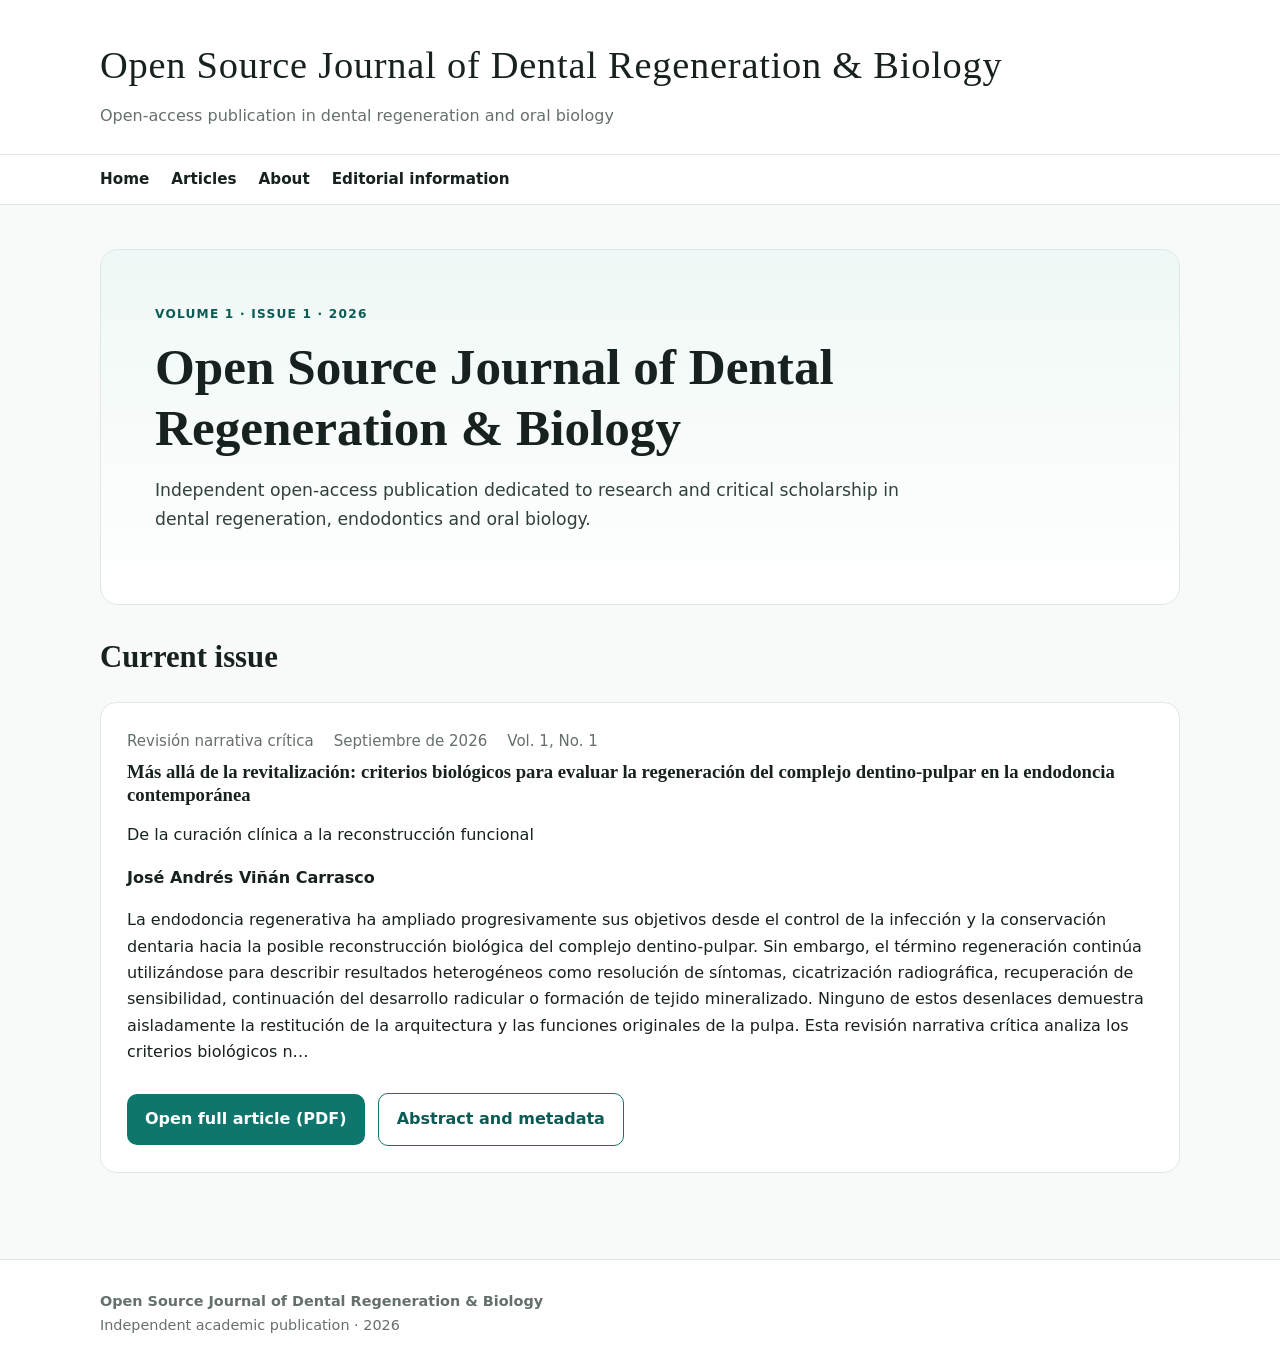
==== index.html @ 165d7153 "Initial publication structure for Open Source Journal of Dental Regeneration & Biology" ====
<!doctype html>
<html lang="en">
<head>
  <meta charset="utf-8">
  <meta name="viewport" content="width=device-width, initial-scale=1">
  <title>Open Source Journal of Dental Regeneration & Biology</title>
  <meta name="description" content="Open Source Journal of Dental Regeneration & Biology. Independent open-access publication focused on dental regeneration, endodontics and oral biology.">
  <meta name="robots" content="index, follow">
  <meta name="googlebot" content="index, follow">
  <link rel="canonical" href="__SITE_URL__/">
  <link rel="icon" href="/favicon.svg" type="image/svg+xml">
  <link rel="stylesheet" href="/assets/css/styles.css">
  <meta property="og:type" content="website">
  <meta property="og:title" content="Open Source Journal of Dental Regeneration & Biology">
  <meta property="og:url" content="__SITE_URL__/">
  <meta property="og:description" content="Independent open-access publication focused on dental regeneration, endodontics and oral biology.">
</head>
<body>

<a class="skip-link" href="#main">Skip to content</a>
<header class="site-header">
  <div class="wrap masthead">
    <p class="journal-name">Open Source Journal of Dental Regeneration & Biology</p>
    <p class="tagline">Open-access publication in dental regeneration and oral biology</p>
  </div>
  <nav aria-label="Primary navigation">
    <div class="wrap">
      <a href="/">Home</a>
      <a href="/articles.html">Articles</a>
      <a href="/about.html">About</a>
      <a href="/editorial.html">Editorial information</a>
    </div>
  </nav>
</header>

<main id="main">
  <div class="wrap">
    <section class="hero">
      <p class="kicker">Volume 1 · Issue 1 · 2026</p>
      <h1>Open Source Journal of Dental Regeneration & Biology</h1>
      <p class="lead">Independent open-access publication dedicated to research and critical scholarship in dental regeneration, endodontics and oral biology.</p>
    </section>
    <section aria-labelledby="current-issue">
      <h2 id="current-issue">Current issue</h2>
      <article class="card">
        <div class="meta">
          <span>Revisión narrativa crítica</span>
          <span>Septiembre de 2026</span>
          <span>Vol. 1, No. 1</span>
        </div>
        <h3 class="article-title"><a href="/articles/2026/001/mas-alla-de-la-revitalizacion.pdf" type="application/pdf">Más allá de la revitalización: criterios biológicos para evaluar la regeneración del complejo dentino-pulpar en la endodoncia contemporánea</a></h3>
        <p>De la curación clínica a la reconstrucción funcional</p>
        <p class="author">José Andrés Viñán Carrasco</p>
        <p>La endodoncia regenerativa ha ampliado progresivamente sus objetivos desde el control de la infección y la conservación dentaria hacia la posible reconstrucción biológica del complejo dentino-pulpar. Sin embargo, el término regeneración continúa utilizándose para describir resultados heterogéneos como resolución de síntomas, cicatrización radiográfica, recuperación de sensibilidad, continuación del desarrollo radicular o formación de tejido mineralizado. Ninguno de estos desenlaces demuestra aisladamente la restitución de la arquitectura y las funciones originales de la pulpa. Esta revisión narrativa crítica analiza los criterios biológicos n…</p>
        <a class="button" href="/articles/2026/001/mas-alla-de-la-revitalizacion.pdf" type="application/pdf">Open full article (PDF)</a>
        <a class="button secondary" href="/articles/2026/001/">Abstract and metadata</a>
      </article>
    </section>
  </div>
</main>

<footer>
  <div class="wrap">
    <strong>Open Source Journal of Dental Regeneration & Biology</strong><br>
    Independent academic publication · 2026
  </div>
</footer>

</body>
</html>
---- assets/css/styles.css ----
:root {
  --bg: #f7faf9;
  --paper: #ffffff;
  --ink: #17211f;
  --muted: #65706d;
  --line: #dfe8e5;
  --accent: #0f766e;
  --accent-dark: #0b5b55;
  --soft: #e8f5f2;
  --max: 1080px;
}
* { box-sizing: border-box; }
html { scroll-behavior: smooth; }
body {
  margin: 0;
  font-family: Inter, ui-sans-serif, system-ui, -apple-system, BlinkMacSystemFont, "Segoe UI", sans-serif;
  background: var(--bg);
  color: var(--ink);
  line-height: 1.65;
}
a { color: var(--accent-dark); }
.site-header {
  background: var(--paper);
  border-bottom: 1px solid var(--line);
}
.wrap { width: min(var(--max), calc(100% - 40px)); margin: 0 auto; }
.masthead { padding: 34px 0 24px; }
.journal-name {
  margin: 0;
  font-family: Georgia, "Times New Roman", serif;
  font-size: clamp(1.65rem, 3vw, 2.5rem);
  letter-spacing: .02em;
}
.tagline { margin: 6px 0 0; color: var(--muted); }
nav {
  border-top: 1px solid var(--line);
}
nav .wrap {
  display: flex;
  flex-wrap: wrap;
  gap: 22px;
  padding: 12px 0;
}
nav a { text-decoration: none; font-weight: 600; font-size: .95rem; color: var(--ink); }
main { padding: 44px 0 64px; }
.hero {
  background: linear-gradient(180deg, #eff8f6 0%, #ffffff 100%);
  border: 1px solid var(--line);
  border-radius: 18px;
  padding: clamp(28px, 5vw, 54px);
  margin-bottom: 34px;
}
.kicker {
  margin: 0 0 12px;
  color: var(--accent-dark);
  text-transform: uppercase;
  letter-spacing: .1em;
  font-size: .76rem;
  font-weight: 800;
}
h1, h2, h3 { font-family: Georgia, "Times New Roman", serif; line-height: 1.2; }
h1 { font-size: clamp(2rem, 4vw, 3.35rem); margin: 0 0 16px; }
h2 { font-size: clamp(1.45rem, 2.4vw, 2rem); margin-top: 0; }
.lead { font-size: 1.08rem; color: #31403d; max-width: 790px; }
.button {
  display: inline-block;
  background: var(--accent);
  color: white;
  text-decoration: none;
  font-weight: 700;
  padding: 12px 18px;
  border-radius: 10px;
  margin-top: 12px;
}
.button:hover { background: var(--accent-dark); }
.button.secondary {
  background: transparent;
  color: var(--accent-dark);
  border: 1px solid var(--accent);
  margin-left: 8px;
}
.card {
  background: var(--paper);
  border: 1px solid var(--line);
  border-radius: 16px;
  padding: 26px;
  margin-bottom: 22px;
}
.meta {
  display: flex;
  flex-wrap: wrap;
  gap: 10px 20px;
  color: var(--muted);
  font-size: .94rem;
}
.article-title { margin: 8px 0 12px; }
.article-title a { color: var(--ink); text-decoration: none; }
.article-title a:hover { color: var(--accent-dark); }
.author { font-weight: 700; }
.abstract { text-align: justify; }
.keywords {
  background: var(--soft);
  border-left: 4px solid var(--accent);
  padding: 14px 16px;
  margin: 20px 0;
}
.notice {
  font-size: .92rem;
  color: var(--muted);
  border-top: 1px solid var(--line);
  margin-top: 28px;
  padding-top: 18px;
}
footer {
  border-top: 1px solid var(--line);
  background: var(--paper);
  color: var(--muted);
  padding: 30px 0;
  font-size: .9rem;
}
dl.meta-list {
  display: grid;
  grid-template-columns: 180px 1fr;
  gap: 10px 18px;
}
dt { font-weight: 700; }
dd { margin: 0; }
@media (max-width: 650px) {
  .wrap { width: min(100% - 24px, var(--max)); }
  dl.meta-list { grid-template-columns: 1fr; gap: 2px; }
  dd { margin-bottom: 12px; }
  .button.secondary { margin-left: 0; display: inline-block; }
}

a:focus-visible, .button:focus-visible {
  outline: 3px solid #99d5cd;
  outline-offset: 3px;
}
.skip-link {
  position: absolute;
  left: -9999px;
  top: 0;
}
.skip-link:focus {
  left: 12px;
  top: 12px;
  z-index: 999;
  background: #fff;
  padding: 10px 14px;
  border: 2px solid var(--accent);
}
@media print {
  nav, .button, footer { display: none !important; }
  body { background: #fff; }
  .card, .hero { border: 0; box-shadow: none; padding-left: 0; padding-right: 0; }
}
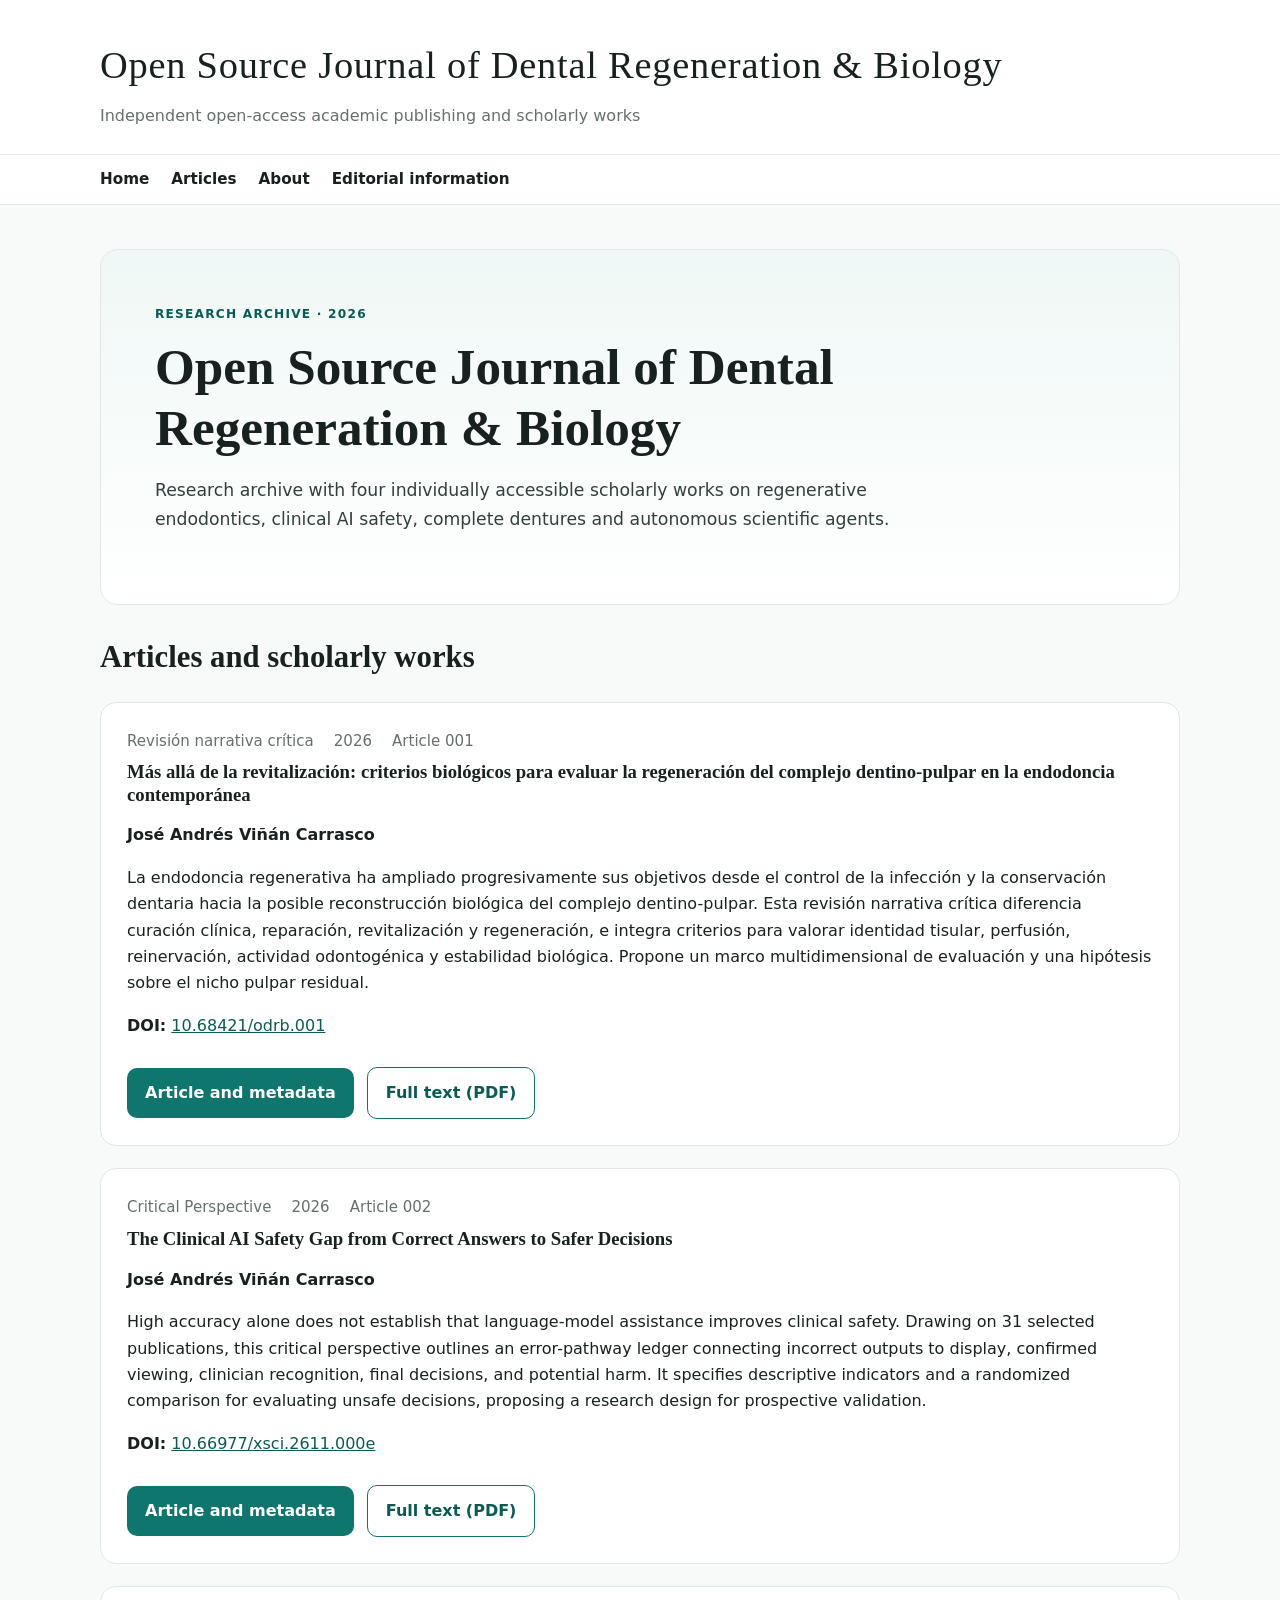
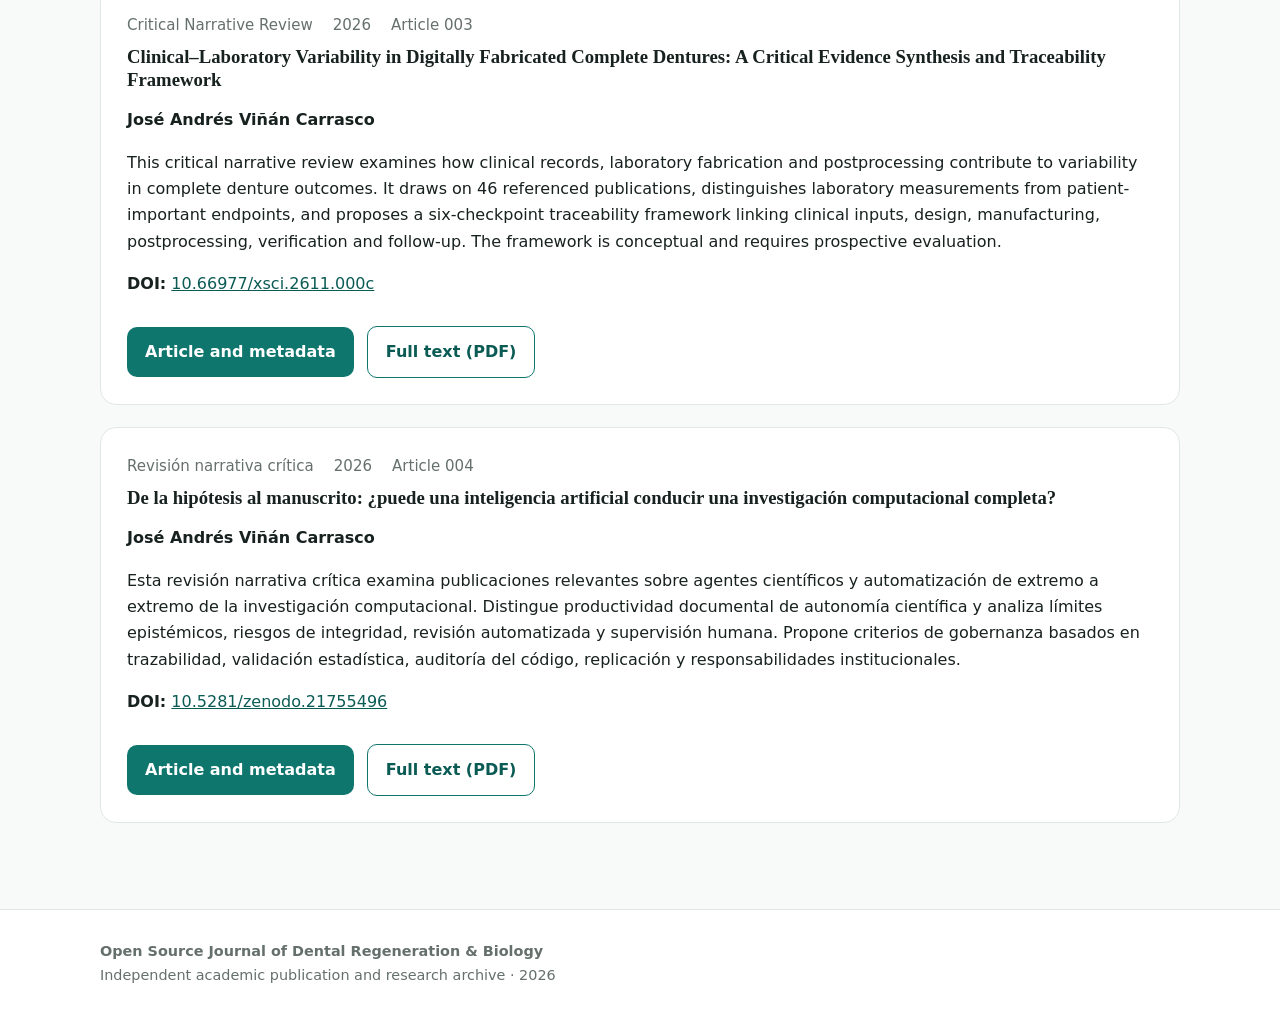
==== commit bdaa4435: "Add four scientific articles with DOI metadata and SEO configuration" ====
--- a/index.html
+++ b/index.html
@@ -1,70 +1,43 @@
-<!doctype html>
-<html lang="en">
-<head>
-  <meta charset="utf-8">
-  <meta name="viewport" content="width=device-width, initial-scale=1">
-  <title>Open Source Journal of Dental Regeneration & Biology</title>
-  <meta name="description" content="Open Source Journal of Dental Regeneration & Biology. Independent open-access publication focused on dental regeneration, endodontics and oral biology.">
-  <meta name="robots" content="index, follow">
-  <meta name="googlebot" content="index, follow">
-  <link rel="canonical" href="__SITE_URL__/">
-  <link rel="icon" href="/favicon.svg" type="image/svg+xml">
-  <link rel="stylesheet" href="/assets/css/styles.css">
-  <meta property="og:type" content="website">
-  <meta property="og:title" content="Open Source Journal of Dental Regeneration & Biology">
-  <meta property="og:url" content="__SITE_URL__/">
-  <meta property="og:description" content="Independent open-access publication focused on dental regeneration, endodontics and oral biology.">
-</head>
-<body>
-
-<a class="skip-link" href="#main">Skip to content</a>
-<header class="site-header">
-  <div class="wrap masthead">
-    <p class="journal-name">Open Source Journal of Dental Regeneration & Biology</p>
-    <p class="tagline">Open-access publication in dental regeneration and oral biology</p>
-  </div>
-  <nav aria-label="Primary navigation">
-    <div class="wrap">
-      <a href="/">Home</a>
-      <a href="/articles.html">Articles</a>
-      <a href="/about.html">About</a>
-      <a href="/editorial.html">Editorial information</a>
-    </div>
-  </nav>
-</header>
-
-<main id="main">
-  <div class="wrap">
-    <section class="hero">
-      <p class="kicker">Volume 1 · Issue 1 · 2026</p>
-      <h1>Open Source Journal of Dental Regeneration & Biology</h1>
-      <p class="lead">Independent open-access publication dedicated to research and critical scholarship in dental regeneration, endodontics and oral biology.</p>
-    </section>
-    <section aria-labelledby="current-issue">
-      <h2 id="current-issue">Current issue</h2>
-      <article class="card">
-        <div class="meta">
-          <span>Revisión narrativa crítica</span>
-          <span>Septiembre de 2026</span>
-          <span>Vol. 1, No. 1</span>
-        </div>
-        <h3 class="article-title"><a href="/articles/2026/001/mas-alla-de-la-revitalizacion.pdf" type="application/pdf">Más allá de la revitalización: criterios biológicos para evaluar la regeneración del complejo dentino-pulpar en la endodoncia contemporánea</a></h3>
-        <p>De la curación clínica a la reconstrucción funcional</p>
-        <p class="author">José Andrés Viñán Carrasco</p>
-        <p>La endodoncia regenerativa ha ampliado progresivamente sus objetivos desde el control de la infección y la conservación dentaria hacia la posible reconstrucción biológica del complejo dentino-pulpar. Sin embargo, el término regeneración continúa utilizándose para describir resultados heterogéneos como resolución de síntomas, cicatrización radiográfica, recuperación de sensibilidad, continuación del desarrollo radicular o formación de tejido mineralizado. Ninguno de estos desenlaces demuestra aisladamente la restitución de la arquitectura y las funciones originales de la pulpa. Esta revisión narrativa crítica analiza los criterios biológicos n…</p>
-        <a class="button" href="/articles/2026/001/mas-alla-de-la-revitalizacion.pdf" type="application/pdf">Open full article (PDF)</a>
-        <a class="button secondary" href="/articles/2026/001/">Abstract and metadata</a>
-      </article>
-    </section>
-  </div>
-</main>
-
-<footer>
-  <div class="wrap">
-    <strong>Open Source Journal of Dental Regeneration & Biology</strong><br>
-    Independent academic publication · 2026
-  </div>
-</footer>
-
-</body>
-</html>
+<!doctype html><html lang="en"><head><meta charset="utf-8"><meta name="viewport" content="width=device-width, initial-scale=1">
+<title>Open Source Journal of Dental Regeneration &amp; Biology</title><meta name="description" content="Research archive with four individually accessible scholarly works on regenerative endodontics, clinical AI safety, complete dentures and autonomous scientific agents.">
+<meta name="robots" content="index, follow"><meta name="googlebot" content="index, follow">
+<link rel="canonical" href="https://open-source-journal-dental-regenera.vercel.app/"><link rel="icon" href="/favicon.svg" type="image/svg+xml"><link rel="stylesheet" href="/assets/css/styles.css">
+<meta property="og:type" content="website"><meta property="og:title" content="Open Source Journal of Dental Regeneration & Biology"><meta property="og:url" content="https://open-source-journal-dental-regenera.vercel.app/">
+</head><body><a class="skip-link" href="#main">Skip to content</a>
+<header class="site-header"><div class="wrap masthead"><p class="journal-name">Open Source Journal of Dental Regeneration & Biology</p>
+<p class="tagline">Independent open-access academic publishing and scholarly works</p></div>
+<nav aria-label="Primary navigation"><div class="wrap"><a href="https://open-source-journal-dental-regenera.vercel.app/">Home</a><a href="https://open-source-journal-dental-regenera.vercel.app/articles.html">Articles</a><a href="https://open-source-journal-dental-regenera.vercel.app/about.html">About</a><a href="https://open-source-journal-dental-regenera.vercel.app/editorial.html">Editorial information</a></div></nav></header><main id="main"><div class="wrap">
+<section class="hero"><p class="kicker">Research archive · 2026</p><h1>Open Source Journal of Dental Regeneration & Biology</h1><p class="lead">Research archive with four individually accessible scholarly works on regenerative endodontics, clinical AI safety, complete dentures and autonomous scientific agents.</p></section>
+<section aria-labelledby="current"><h2 id="current">Articles and scholarly works</h2><article class="card">
+  <div class="meta"><span>Revisión narrativa crítica</span><span>2026</span><span>Article 001</span></div>
+  <h3 class="article-title"><a href="https://open-source-journal-of-dental-regeneration-biology.carpulenet.com/">Más allá de la revitalización: criterios biológicos para evaluar la regeneración del complejo dentino-pulpar en la endodoncia contemporánea</a></h3>
+  <p class="author">José Andrés Viñán Carrasco</p>
+  <p>La endodoncia regenerativa ha ampliado progresivamente sus objetivos desde el control de la infección y la conservación dentaria hacia la posible reconstrucción biológica del complejo dentino-pulpar. Esta revisión narrativa crítica diferencia curación clínica, reparación, revitalización y regeneración, e integra criterios para valorar identidad tisular, perfusión, reinervación, actividad odontogénica y estabilidad biológica. Propone un marco multidimensional de evaluación y una hipótesis sobre el nicho pulpar residual.</p>
+  <p><strong>DOI:</strong> <a href="https://doi.org/10.68421/odrb.001">10.68421/odrb.001</a></p>
+  <a class="button" href="https://open-source-journal-of-dental-regeneration-biology.carpulenet.com/">Article and metadata</a>
+  <a class="button secondary" href="https://open-source-journal-of-dental-regeneration-biology.carpulenet.com/article.pdf" type="application/pdf">Full text (PDF)</a>
+</article><article class="card">
+  <div class="meta"><span>Critical Perspective</span><span>2026</span><span>Article 002</span></div>
+  <h3 class="article-title"><a href="https://clinical-ai-safety-gap-from-correct-answers-to-safer-decisions.carpulenet.com/">The Clinical AI Safety Gap from Correct Answers to Safer Decisions</a></h3>
+  <p class="author">José Andrés Viñán Carrasco</p>
+  <p>High accuracy alone does not establish that language-model assistance improves clinical safety. Drawing on 31 selected publications, this critical perspective outlines an error-pathway ledger connecting incorrect outputs to display, confirmed viewing, clinician recognition, final decisions, and potential harm. It specifies descriptive indicators and a randomized comparison for evaluating unsafe decisions, proposing a research design for prospective validation.</p>
+  <p><strong>DOI:</strong> <a href="https://doi.org/10.66977/xsci.2611.000e">10.66977/xsci.2611.000e</a></p>
+  <a class="button" href="https://clinical-ai-safety-gap-from-correct-answers-to-safer-decisions.carpulenet.com/">Article and metadata</a>
+  <a class="button secondary" href="https://clinical-ai-safety-gap-from-correct-answers-to-safer-decisions.carpulenet.com/article.pdf" type="application/pdf">Full text (PDF)</a>
+</article><article class="card">
+  <div class="meta"><span>Critical Narrative Review</span><span>2026</span><span>Article 003</span></div>
+  <h3 class="article-title"><a href="https://clinical-laboratory-variability-in-digital-complete-dentures.carpulenet.com/">Clinical–Laboratory Variability in Digitally Fabricated Complete Dentures: A Critical Evidence Synthesis and Traceability Framework</a></h3>
+  <p class="author">José Andrés Viñán Carrasco</p>
+  <p>This critical narrative review examines how clinical records, laboratory fabrication and postprocessing contribute to variability in complete denture outcomes. It draws on 46 referenced publications, distinguishes laboratory measurements from patient-important endpoints, and proposes a six-checkpoint traceability framework linking clinical inputs, design, manufacturing, postprocessing, verification and follow-up. The framework is conceptual and requires prospective evaluation.</p>
+  <p><strong>DOI:</strong> <a href="https://doi.org/10.66977/xsci.2611.000c">10.66977/xsci.2611.000c</a></p>
+  <a class="button" href="https://clinical-laboratory-variability-in-digital-complete-dentures.carpulenet.com/">Article and metadata</a>
+  <a class="button secondary" href="https://clinical-laboratory-variability-in-digital-complete-dentures.carpulenet.com/article.pdf" type="application/pdf">Full text (PDF)</a>
+</article><article class="card">
+  <div class="meta"><span>Revisión narrativa crítica</span><span>2026</span><span>Article 004</span></div>
+  <h3 class="article-title"><a href="https://de-la-hipotesis-al-manuscrito-agentes-cientificos.carpulenet.com/">De la hipótesis al manuscrito: ¿puede una inteligencia artificial conducir una investigación computacional completa?</a></h3>
+  <p class="author">José Andrés Viñán Carrasco</p>
+  <p>Esta revisión narrativa crítica examina publicaciones relevantes sobre agentes científicos y automatización de extremo a extremo de la investigación computacional. Distingue productividad documental de autonomía científica y analiza límites epistémicos, riesgos de integridad, revisión automatizada y supervisión humana. Propone criterios de gobernanza basados en trazabilidad, validación estadística, auditoría del código, replicación y responsabilidades institucionales.</p>
+  <p><strong>DOI:</strong> <a href="https://doi.org/10.5281/zenodo.21755496">10.5281/zenodo.21755496</a></p>
+  <a class="button" href="https://de-la-hipotesis-al-manuscrito-agentes-cientificos.carpulenet.com/">Article and metadata</a>
+  <a class="button secondary" href="https://de-la-hipotesis-al-manuscrito-agentes-cientificos.carpulenet.com/article.pdf" type="application/pdf">Full text (PDF)</a>
+</article></section></div></main><footer><div class="wrap"><strong>Open Source Journal of Dental Regeneration & Biology</strong><br>Independent academic publication and research archive · 2026</div></footer></body></html>
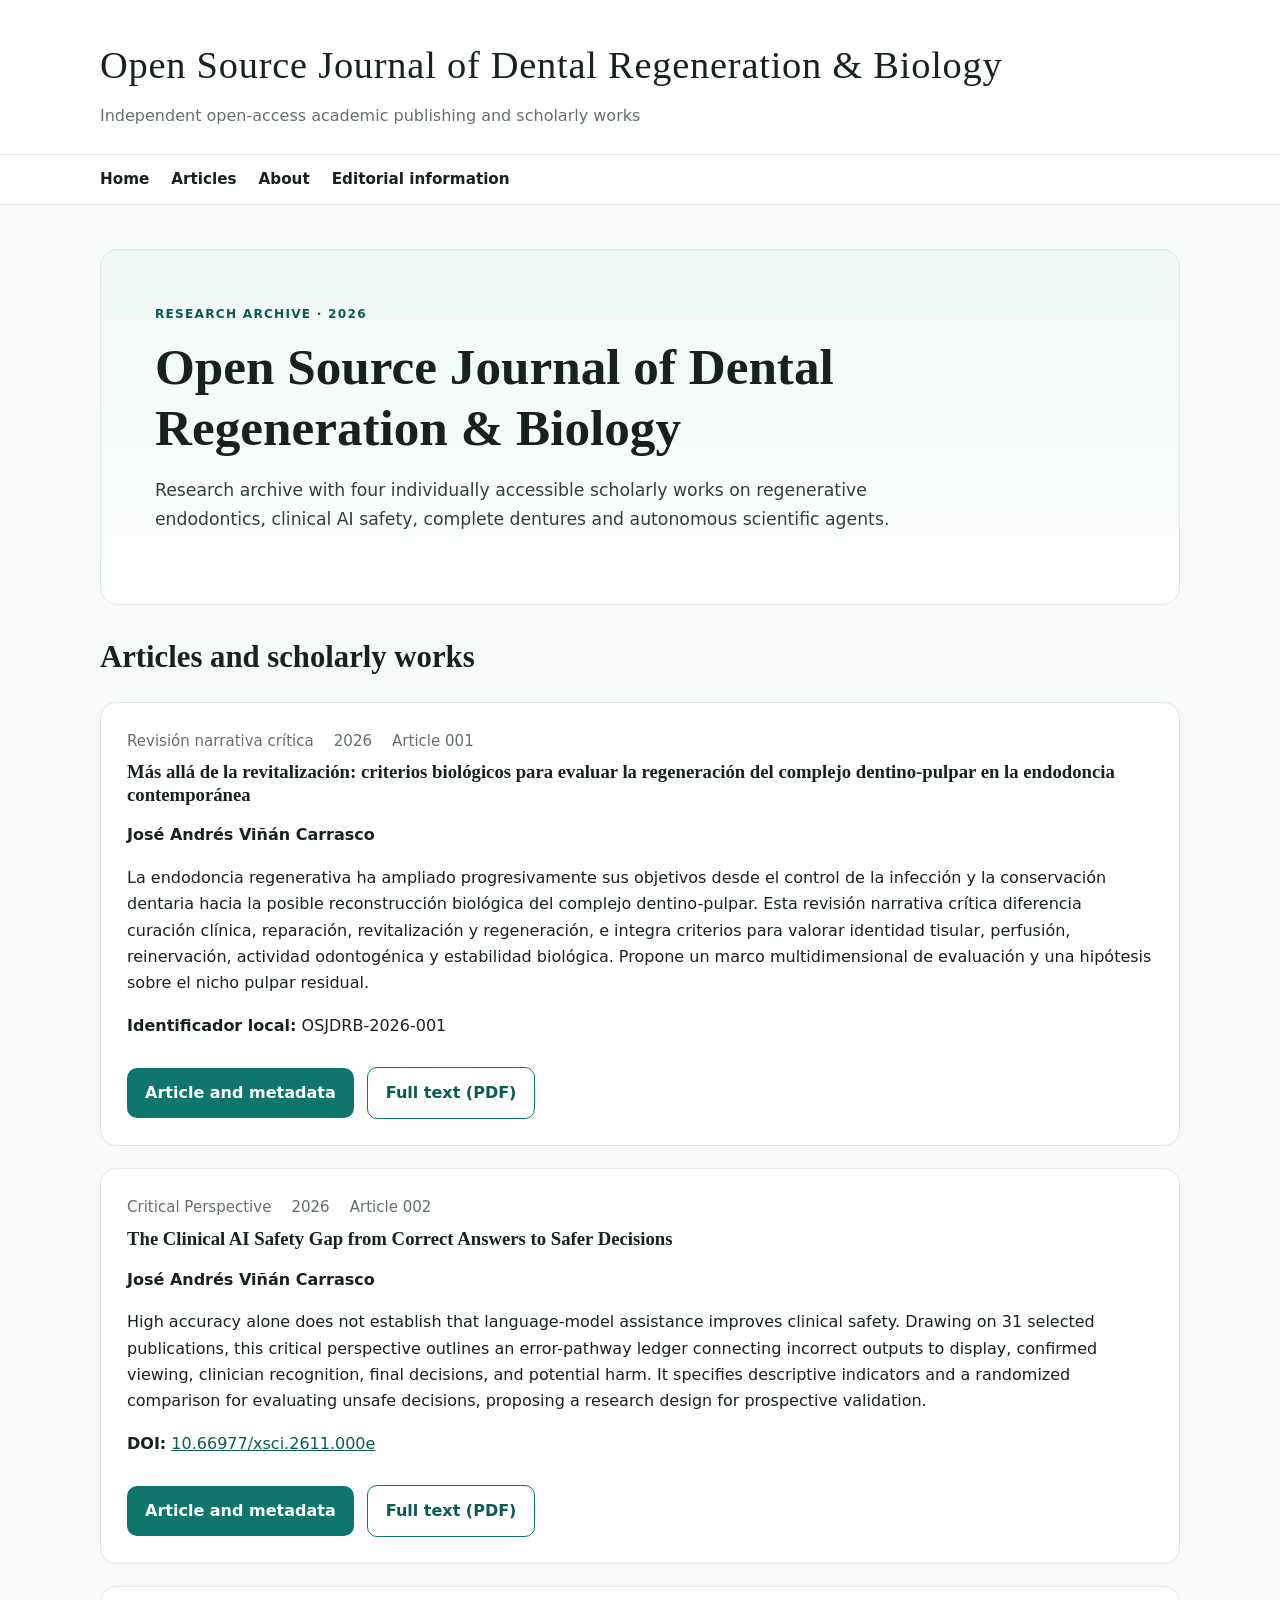
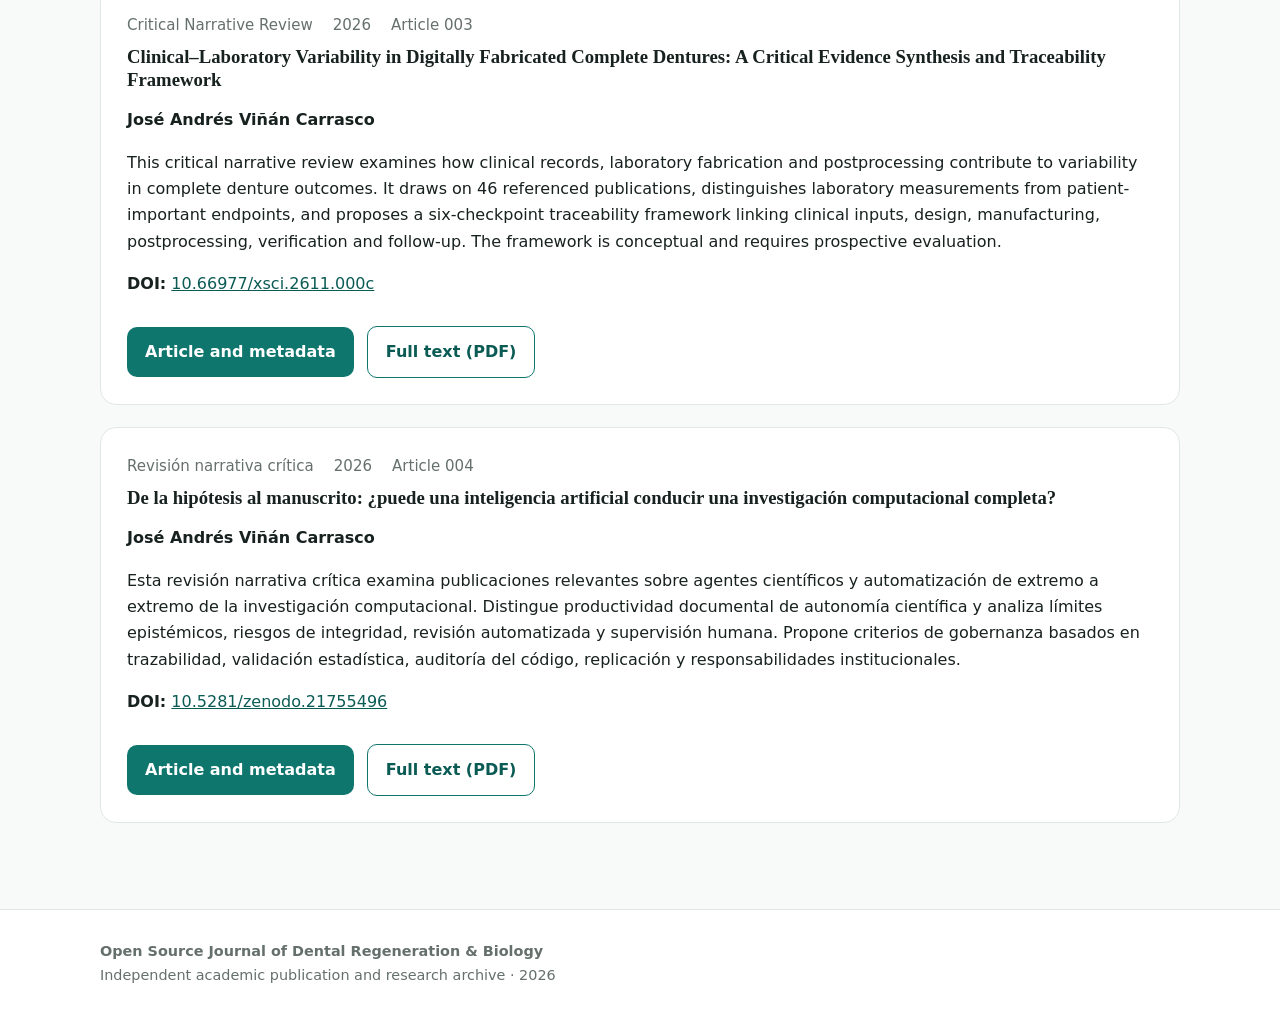
==== commit 921f213e: "Fix CarpuleNet PDF canonical links and individual sitemaps" ====
--- a/index.html
+++ b/index.html
@@ -1,19 +1,19 @@
 <!doctype html><html lang="en"><head><meta charset="utf-8"><meta name="viewport" content="width=device-width, initial-scale=1">
 <title>Open Source Journal of Dental Regeneration &amp; Biology</title><meta name="description" content="Research archive with four individually accessible scholarly works on regenerative endodontics, clinical AI safety, complete dentures and autonomous scientific agents.">
-<meta name="robots" content="index, follow"><meta name="googlebot" content="index, follow">
+<meta name="robots" content="noindex, follow"><meta name="googlebot" content="noindex, follow">
 <link rel="canonical" href="https://open-source-journal-dental-regenera.vercel.app/"><link rel="icon" href="/favicon.svg" type="image/svg+xml"><link rel="stylesheet" href="/assets/css/styles.css">
 <meta property="og:type" content="website"><meta property="og:title" content="Open Source Journal of Dental Regeneration & Biology"><meta property="og:url" content="https://open-source-journal-dental-regenera.vercel.app/">
 </head><body><a class="skip-link" href="#main">Skip to content</a>
 <header class="site-header"><div class="wrap masthead"><p class="journal-name">Open Source Journal of Dental Regeneration & Biology</p>
 <p class="tagline">Independent open-access academic publishing and scholarly works</p></div>
-<nav aria-label="Primary navigation"><div class="wrap"><a href="https://open-source-journal-dental-regenera.vercel.app/">Home</a><a href="https://open-source-journal-dental-regenera.vercel.app/articles.html">Articles</a><a href="https://open-source-journal-dental-regenera.vercel.app/about.html">About</a><a href="https://open-source-journal-dental-regenera.vercel.app/editorial.html">Editorial information</a></div></nav></header><main id="main"><div class="wrap">
+<nav aria-label="Primary navigation"><div class="wrap"><a href="/index.html">Home</a><a href="/articles.html">Articles</a><a href="/about.html">About</a><a href="/editorial.html">Editorial information</a></div></nav></header><main id="main"><div class="wrap">
 <section class="hero"><p class="kicker">Research archive · 2026</p><h1>Open Source Journal of Dental Regeneration & Biology</h1><p class="lead">Research archive with four individually accessible scholarly works on regenerative endodontics, clinical AI safety, complete dentures and autonomous scientific agents.</p></section>
 <section aria-labelledby="current"><h2 id="current">Articles and scholarly works</h2><article class="card">
   <div class="meta"><span>Revisión narrativa crítica</span><span>2026</span><span>Article 001</span></div>
   <h3 class="article-title"><a href="https://open-source-journal-of-dental-regeneration-biology.carpulenet.com/">Más allá de la revitalización: criterios biológicos para evaluar la regeneración del complejo dentino-pulpar en la endodoncia contemporánea</a></h3>
   <p class="author">José Andrés Viñán Carrasco</p>
   <p>La endodoncia regenerativa ha ampliado progresivamente sus objetivos desde el control de la infección y la conservación dentaria hacia la posible reconstrucción biológica del complejo dentino-pulpar. Esta revisión narrativa crítica diferencia curación clínica, reparación, revitalización y regeneración, e integra criterios para valorar identidad tisular, perfusión, reinervación, actividad odontogénica y estabilidad biológica. Propone un marco multidimensional de evaluación y una hipótesis sobre el nicho pulpar residual.</p>
-  <p><strong>DOI:</strong> <a href="https://doi.org/10.68421/odrb.001">10.68421/odrb.001</a></p>
+  <p><strong>Identificador local:</strong> OSJDRB-2026-001</p>
   <a class="button" href="https://open-source-journal-of-dental-regeneration-biology.carpulenet.com/">Article and metadata</a>
   <a class="button secondary" href="https://open-source-journal-of-dental-regeneration-biology.carpulenet.com/article.pdf" type="application/pdf">Full text (PDF)</a>
 </article><article class="card">
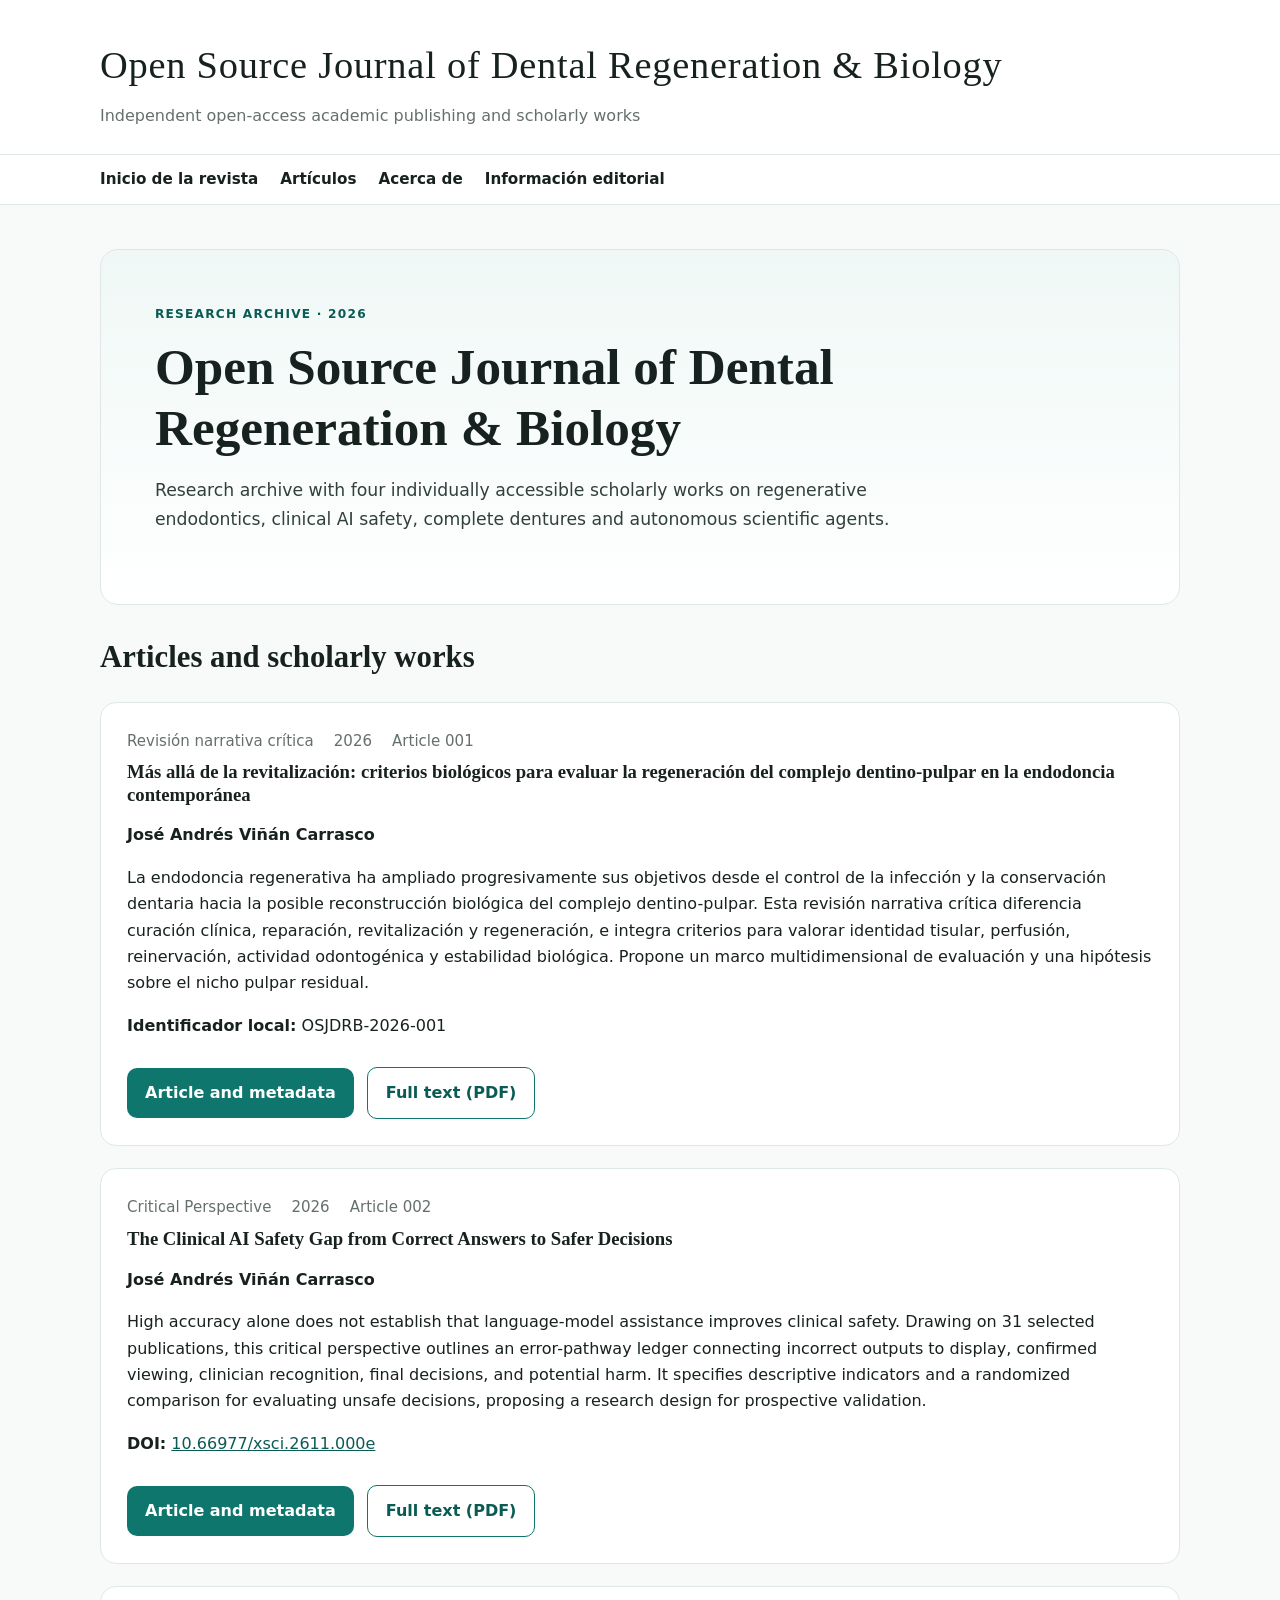
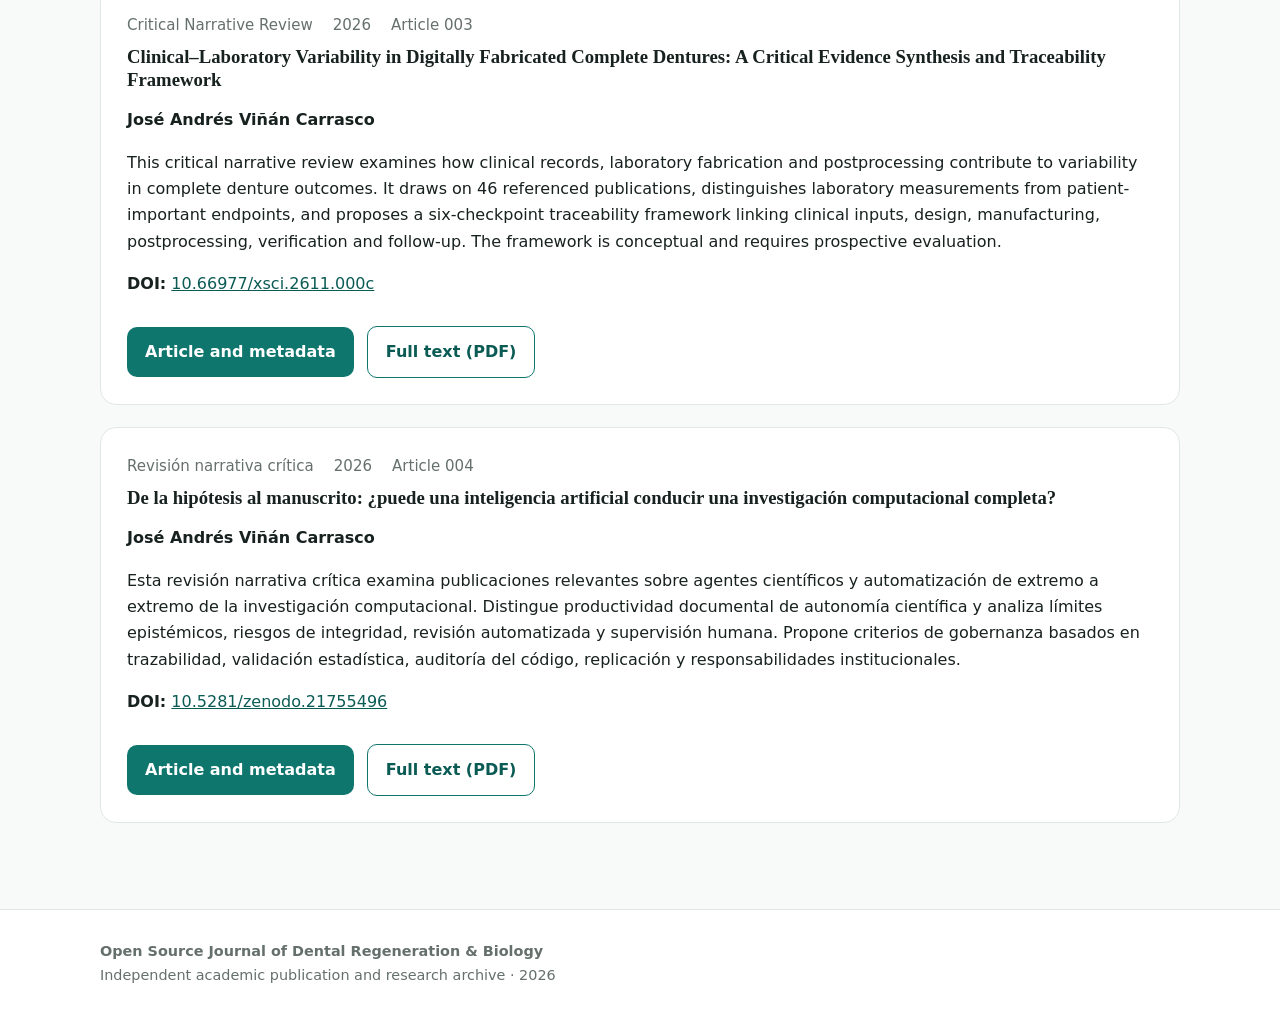
==== commit 5d93cb1c: "Finalize CarpuleNet four articles and remove invalid DOI" ====
--- a/index.html
+++ b/index.html
@@ -1,12 +1,12 @@
 <!doctype html><html lang="en"><head><meta charset="utf-8"><meta name="viewport" content="width=device-width, initial-scale=1">
 <title>Open Source Journal of Dental Regeneration &amp; Biology</title><meta name="description" content="Research archive with four individually accessible scholarly works on regenerative endodontics, clinical AI safety, complete dentures and autonomous scientific agents.">
 <meta name="robots" content="noindex, follow"><meta name="googlebot" content="noindex, follow">
-<link rel="canonical" href="https://open-source-journal-dental-regenera.vercel.app/"><link rel="icon" href="/favicon.svg" type="image/svg+xml"><link rel="stylesheet" href="/assets/css/styles.css">
-<meta property="og:type" content="website"><meta property="og:title" content="Open Source Journal of Dental Regeneration & Biology"><meta property="og:url" content="https://open-source-journal-dental-regenera.vercel.app/">
+<link rel="canonical" href="https://open-source-journal-of-dental-regeneration-biology.carpulenet.com/journal"><link rel="icon" href="/favicon.svg" type="image/svg+xml"><link rel="stylesheet" href="/assets/css/styles.css">
+<meta property="og:type" content="website"><meta property="og:title" content="Open Source Journal of Dental Regeneration & Biology"><meta property="og:url" content="https://open-source-journal-of-dental-regeneration-biology.carpulenet.com/journal">
 </head><body><a class="skip-link" href="#main">Skip to content</a>
 <header class="site-header"><div class="wrap masthead"><p class="journal-name">Open Source Journal of Dental Regeneration & Biology</p>
 <p class="tagline">Independent open-access academic publishing and scholarly works</p></div>
-<nav aria-label="Primary navigation"><div class="wrap"><a href="/index.html">Home</a><a href="/articles.html">Articles</a><a href="/about.html">About</a><a href="/editorial.html">Editorial information</a></div></nav></header><main id="main"><div class="wrap">
+<nav aria-label="Primary navigation"><div class="wrap"><a href="https://open-source-journal-of-dental-regeneration-biology.carpulenet.com/journal">Inicio de la revista</a><a href="https://open-source-journal-of-dental-regeneration-biology.carpulenet.com/articles.html">Artículos</a><a href="https://open-source-journal-of-dental-regeneration-biology.carpulenet.com/about.html">Acerca de</a><a href="https://open-source-journal-of-dental-regeneration-biology.carpulenet.com/editorial.html">Información editorial</a></div></nav></header><main id="main"><div class="wrap">
 <section class="hero"><p class="kicker">Research archive · 2026</p><h1>Open Source Journal of Dental Regeneration & Biology</h1><p class="lead">Research archive with four individually accessible scholarly works on regenerative endodontics, clinical AI safety, complete dentures and autonomous scientific agents.</p></section>
 <section aria-labelledby="current"><h2 id="current">Articles and scholarly works</h2><article class="card">
   <div class="meta"><span>Revisión narrativa crítica</span><span>2026</span><span>Article 001</span></div>
